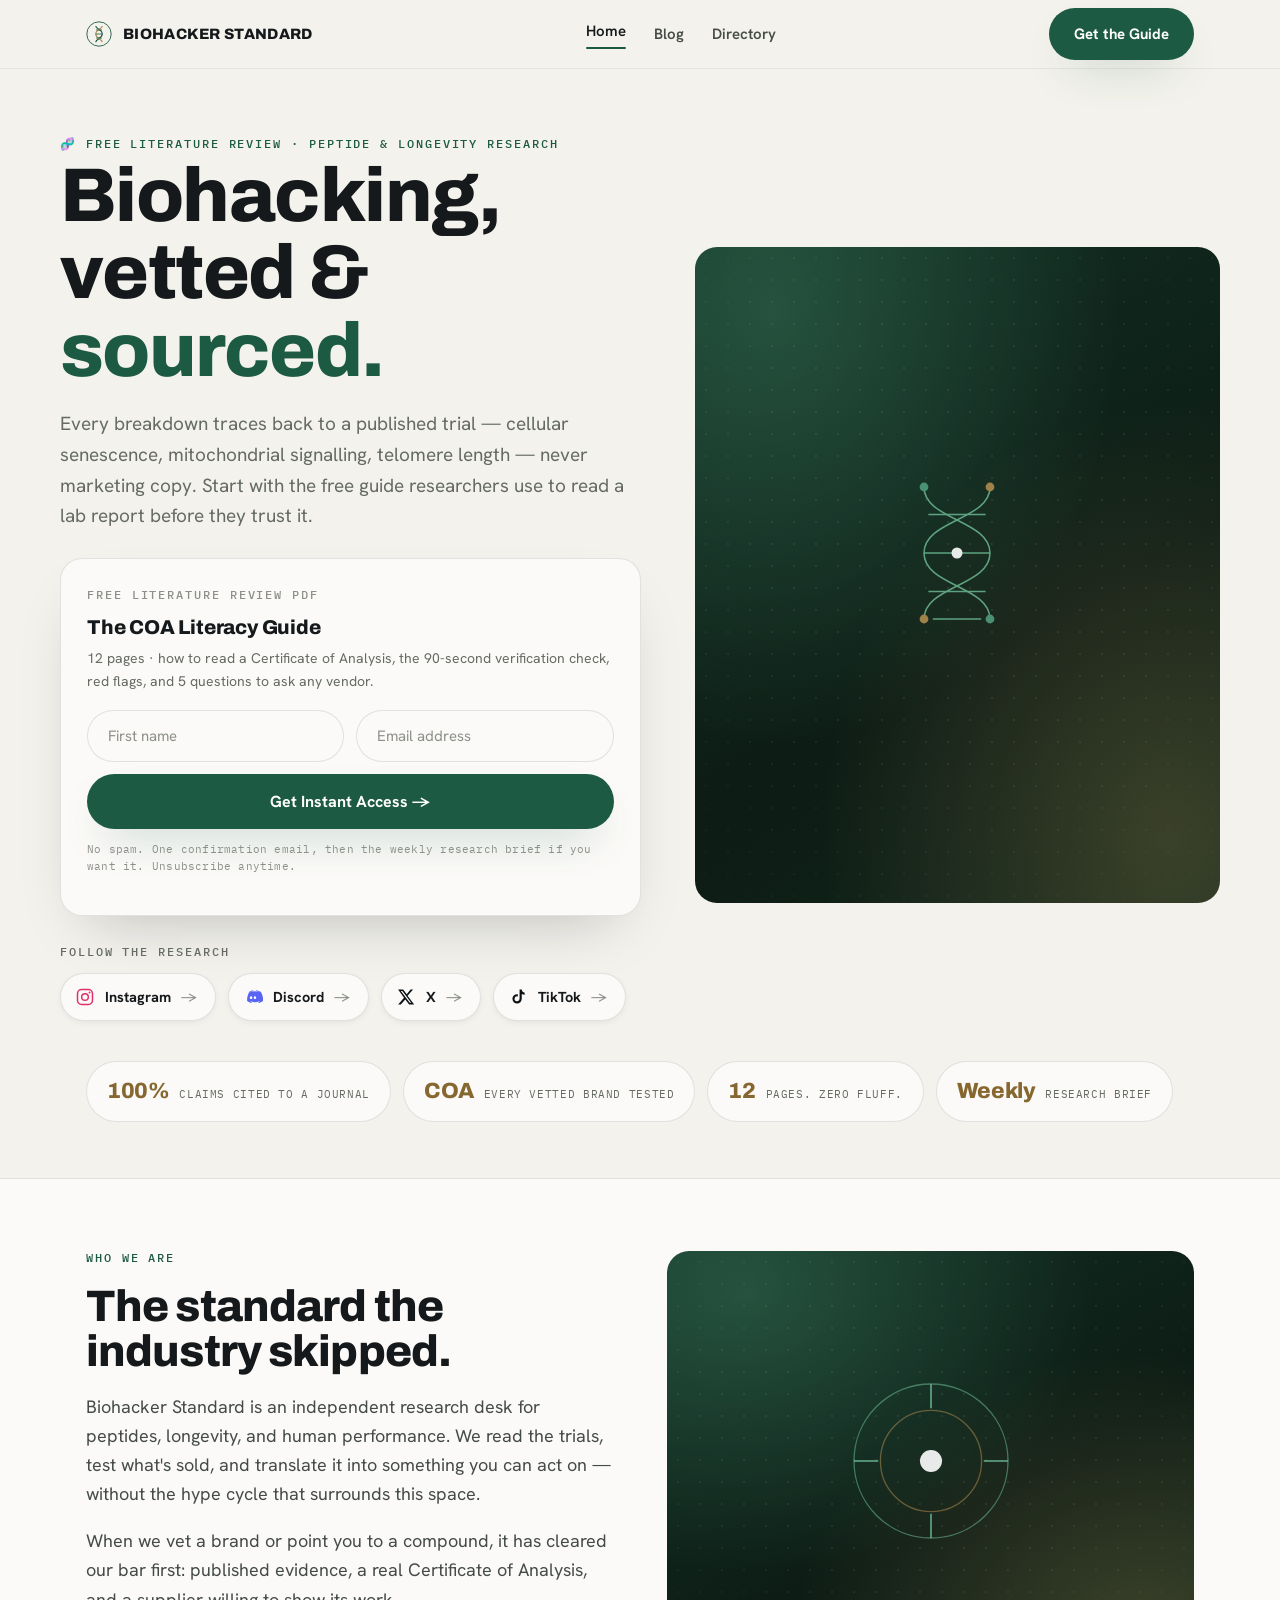
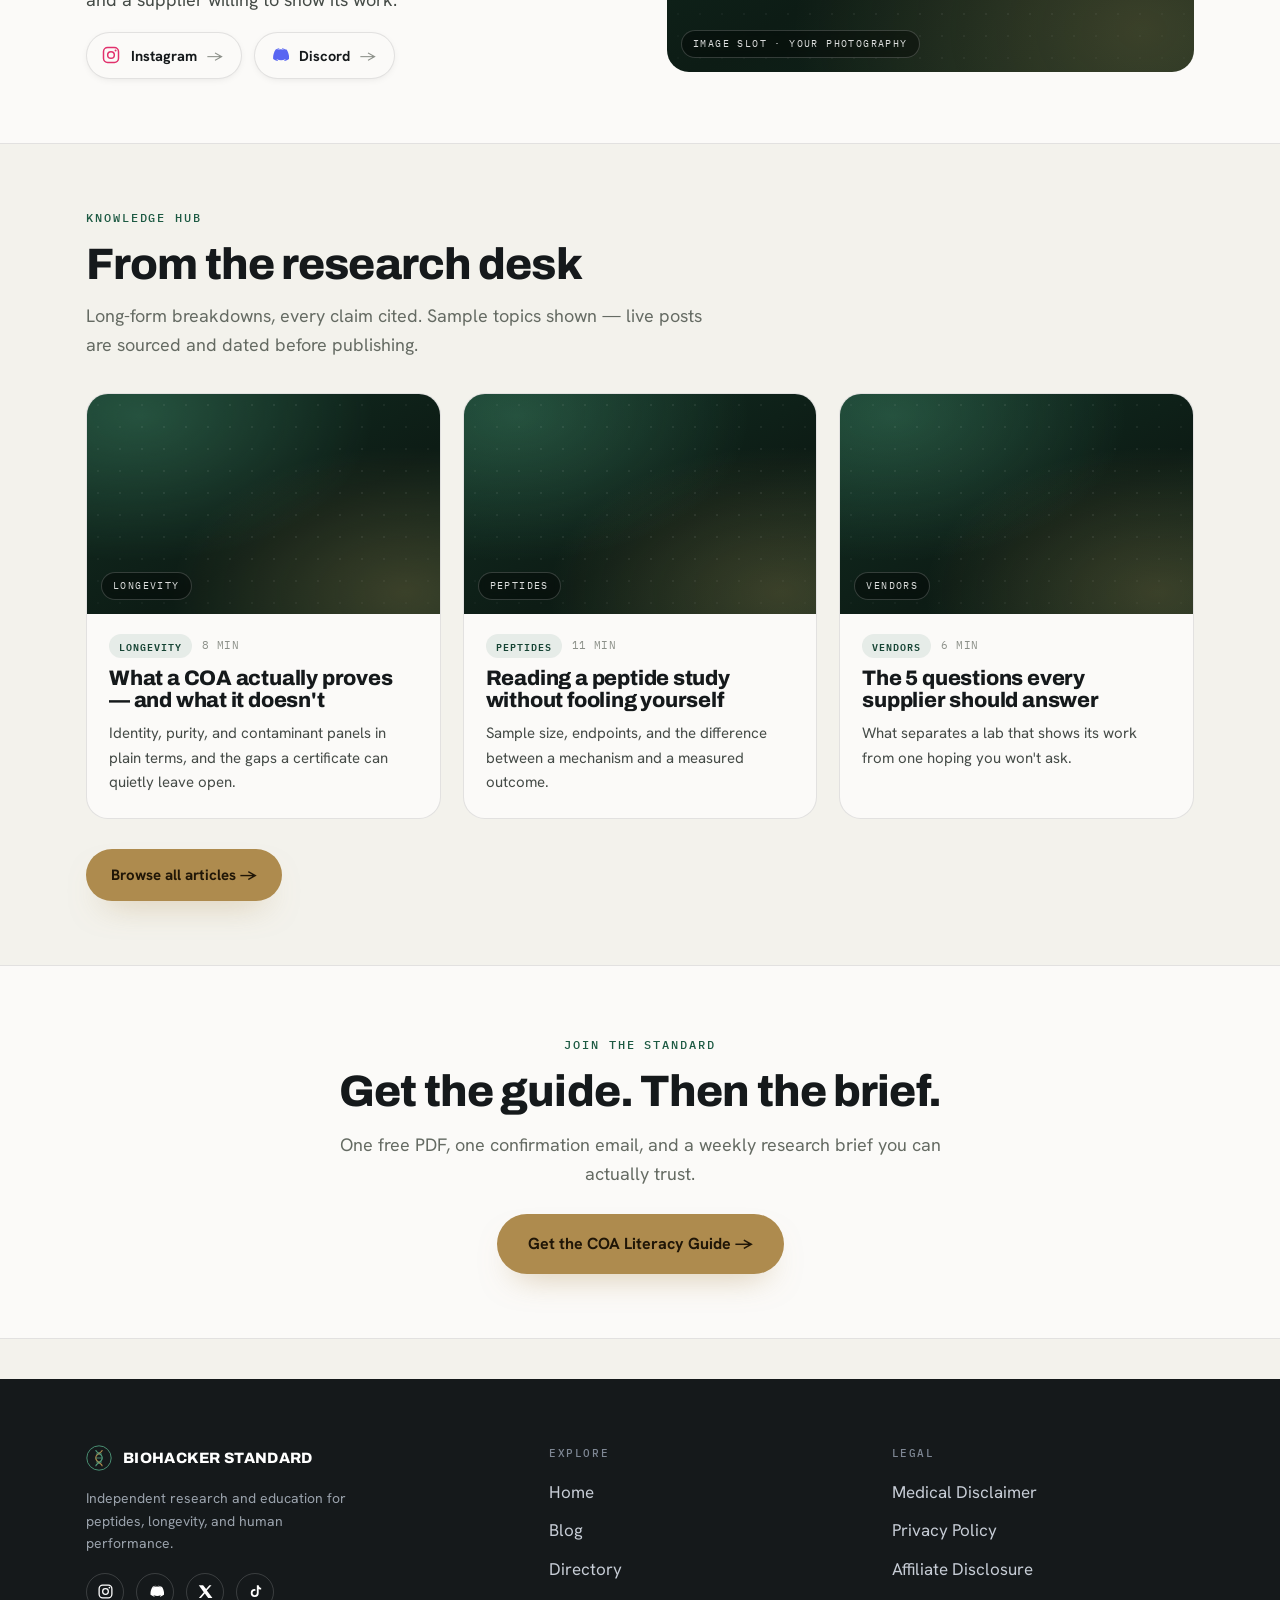
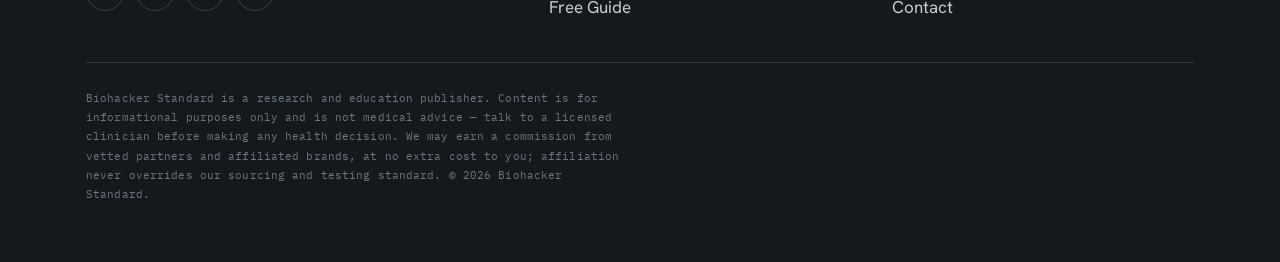
==== index.html @ 549e614a "Initial commit: Biohacker Standard website (home, blog, directory) Standard Bearer colorway — graphi" ====
<!DOCTYPE html>
<html lang="en">
<head>
<meta charset="UTF-8">
<meta name="viewport" content="width=device-width, initial-scale=1">
<title>Biohacker Standard</title>
<meta name="description" content="Biohacking, peptide & longevity research — vetted, sourced, and tested. Get the free COA Literacy Guide and the weekly research brief.">
<link rel="preconnect" href="https://fonts.googleapis.com">
<link rel="preconnect" href="https://fonts.gstatic.com" crossorigin>
<link rel="stylesheet" href="https://fonts.googleapis.com/css2?family=Archivo:wght@500;600;700;800;900&family=Hanken+Grotesk:wght@400;500;600;700;800&family=IBM+Plex+Mono:wght@400;500;600&display=swap">
<link rel="stylesheet" href="styles.css">
<style>
  /* ——— home-only ——— */
  .hero { position: relative; overflow: clip; }
  .hero-grid { display: grid; grid-template-columns: 1.05fr 0.95fr; gap: 54px; align-items: center; padding: 60px 0 40px; }
  .hero h1 { margin-bottom: 20px; }
  .hero h1 em { font-style: normal; color: var(--blue); }
  .hero .lede { font-size: 19px; color: var(--muted); max-width: 52ch; margin-bottom: 26px; }
  .hero-card { background: var(--surface); border: 1px solid var(--hair); border-radius: var(--radius); padding: 26px 26px 22px; box-shadow: var(--shadow); }
  .hero-card .doc-label { display: block; margin-bottom: 6px; }
  .hero-card .doc-title { font-family: 'Archivo', sans-serif; font-weight: 800; font-size: 20px; letter-spacing: -0.01em; margin-bottom: 4px; }
  .hero-card .doc-sub { font-size: 14px; color: var(--muted); margin-bottom: 18px; }
  .hero-social { margin-top: 26px; }
  .hero-social .lbl { display: block; margin-bottom: 12px; color: var(--muted); }

  /* hero visual */
  .hero-visual { position: relative; }
  .hero-visual .media { aspect-ratio: 4 / 5; }
  .float-card {
    position: absolute; left: -26px; bottom: -22px; width: 260px;
    background: var(--surface); border: 1px solid var(--hair); border-radius: var(--radius-sm);
    padding: 18px 20px; box-shadow: var(--shadow);
  }
  .float-card .ico { width: 34px; height: 34px; display: grid; place-items: center; border-radius: 50%; background: var(--verified-tint); color: var(--verified); margin-bottom: 10px; }
  .float-card h4 { font-family: 'Archivo', sans-serif; font-size: 16px; font-weight: 800; margin-bottom: 4px; }
  .float-card p { font-size: 13px; color: var(--muted); margin: 0; line-height: 1.5; }

  .band { background: var(--surface); border-top: 1px solid var(--hair); border-bottom: 1px solid var(--hair); }
  .who-grid { display: grid; grid-template-columns: 1fr 1fr; gap: 54px; align-items: center; }
  .who-grid .media { aspect-ratio: 5 / 4; }
  .who h2 { margin-bottom: 18px; }
  .who p { color: var(--ink-soft); font-size: 18px; }

  @media (max-width: 860px) {
    .hero-grid, .who-grid { grid-template-columns: 1fr; gap: 40px; }
    .hero-visual { order: -1; }
    .float-card { left: auto; right: 16px; }
  }
</style>
</head>
<body>

<!-- ——————————————————— NAV ——————————————————— -->
<nav class="nav">
  <div class="container nav-inner">
    <a class="brand" href="index.html" aria-label="Biohacker Standard home">
      <svg viewBox="0 0 32 32" fill="none" aria-hidden="true">
        <circle cx="16" cy="16" r="15" stroke="#1D5A43" stroke-width="1.1"/>
        <path d="M12 6c0 4 8 4 8 10s-8 6-8 10" stroke="#1D5A43" stroke-width="1.4"/>
        <path d="M20 6c0 4-8 4-8 10s8 6 8 10" stroke="#AE8B4E" stroke-width="1.4"/>
        <path d="M12.5 11h7M12 16h8M12.5 21h7" stroke="#1D5A43" stroke-width="1"/>
      </svg>
      <b>Biohacker Standard</b>
    </a>
    <div class="nav-links">
      <a href="index.html" class="active">Home</a>
      <a href="blog.html">Blog</a>
      <a href="directory.html">Directory</a>
    </div>
    <a href="#get-guide" class="btn btn-blue nav-cta">Get the Guide</a>
  </div>
</nav>

<!-- ——————————————————— HERO / LEAD CAPTURE ——————————————————— -->
<header class="hero">
  <div class="container hero-grid" id="get-guide">
    <div class="hero-copy">
      <span class="eyebrow">🧬 Free Literature Review · Peptide &amp; Longevity Research</span>
      <h1>Biohacking, vetted &amp; <em>sourced.</em></h1>
      <p class="lede">Every breakdown traces back to a published trial — cellular senescence, mitochondrial signalling, telomere length — never marketing copy. Start with the free guide researchers use to read a lab report before they trust it.</p>

      <div class="hero-card">
        <span class="mono doc-label" style="color:var(--dim)">Free Literature Review PDF</span>
        <div class="doc-title">The COA Literacy Guide</div>
        <p class="doc-sub">12 pages · how to read a Certificate of Analysis, the 90-second verification check, red flags, and 5 questions to ask any vendor.</p>
        <form class="lead-form" id="optin">
          <div class="field-row">
            <input type="text" name="first_name" placeholder="First name" aria-label="First name" required>
            <input type="email" name="email" placeholder="Email address" aria-label="Email address" required>
          </div>
          <button type="submit" class="btn btn-blue btn-lg">Get Instant Access →</button>
        </form>
        <div class="form-success" id="optin-success">You're in — check your inbox for the COA Literacy Guide. Don't see it? Check spam and mark us safe.</div>
        <p class="fine" style="margin-top:12px">No spam. One confirmation email, then the weekly research brief if you want it. Unsubscribe anytime.</p>
      </div>

      <div class="hero-social">
        <span class="mono lbl">Follow the research</span>
        <div class="socials">
          <a class="social" href="#" aria-label="Follow on Instagram">
            <svg viewBox="0 0 24 24" fill="none"><rect x="3" y="3" width="18" height="18" rx="5" stroke="#E1306C" stroke-width="1.8"/><circle cx="12" cy="12" r="4" stroke="#E1306C" stroke-width="1.8"/><circle cx="17.5" cy="6.5" r="1.2" fill="#E1306C"/></svg>
            Instagram <span class="arrow">→</span>
          </a>
          <a class="social" href="#" aria-label="Join our Discord">
            <svg viewBox="0 0 24 24" fill="#5865F2"><path d="M20 5.3A17 17 0 0 0 15.8 4l-.2.4a12.7 12.7 0 0 1 3.7 1.9 12 12 0 0 0-10.6 0A12.7 12.7 0 0 1 12.4 4.4L12.2 4A17 17 0 0 0 8 5.3C5.4 9.2 4.7 13 5 16.7a17 17 0 0 0 5.2 2.6l.6-1a11 11 0 0 1-1.8-.9l.4-.3a12 12 0 0 0 10.2 0l.4.3c-.6.4-1.2.6-1.8.9l.6 1a17 17 0 0 0 5.2-2.6c.4-4.3-.7-8-3-11.4ZM9.7 14.5c-.8 0-1.5-.8-1.5-1.7s.7-1.7 1.5-1.7 1.5.8 1.5 1.7-.7 1.7-1.5 1.7Zm4.6 0c-.8 0-1.5-.8-1.5-1.7s.7-1.7 1.5-1.7 1.5.8 1.5 1.7-.7 1.7-1.5 1.7Z"/></svg>
            Discord <span class="arrow">→</span>
          </a>
          <a class="social" href="#" aria-label="Follow on X">
            <svg viewBox="0 0 24 24" fill="#0D1014"><path d="M17.5 3h3l-6.6 7.5L21.8 21h-6l-4.7-6.1L5.7 21H2.6l7-8L2.5 3h6.1l4.3 5.6L17.5 3Zm-1 16h1.7L7.6 4.8H5.8L16.5 19Z"/></svg>
            X <span class="arrow">→</span>
          </a>
          <a class="social" href="#" aria-label="Follow on TikTok">
            <svg viewBox="0 0 24 24" fill="#0D1014"><path d="M16.5 3c.3 2.1 1.5 3.6 3.5 3.8v2.5c-1.2.1-2.4-.3-3.5-1v5.9a5.6 5.6 0 1 1-5.6-5.6c.3 0 .6 0 .9.1v2.6a3 3 0 1 0 2.1 2.9V3h2.6Z"/></svg>
            TikTok <span class="arrow">→</span>
          </a>
        </div>
      </div>
    </div>

    <div class="hero-visual">
      <div class="media" role="img" aria-label="Molecular research motif">
        <div class="glyph">
          <svg viewBox="0 0 200 200" fill="none">
            <g stroke="#6FBE97" stroke-width="1.4" opacity="0.9">
              <path d="M70 20c0 30 60 30 60 60s-60 30-60 60"/>
              <path d="M130 20c0 30-60 30-60 60s60 30 60 60"/>
              <path d="M74 45h52M70 80h60M74 115h52M78 140h44"/>
            </g>
            <circle cx="70" cy="20" r="4" fill="#4F9C7C"/><circle cx="130" cy="20" r="4" fill="#AE8B4E"/>
            <circle cx="100" cy="80" r="5" fill="#fff"/>
            <circle cx="70" cy="140" r="4" fill="#AE8B4E"/><circle cx="130" cy="140" r="4" fill="#4F9C7C"/>
          </svg>
        </div>
      </div>
    </div>
  </div>

  <!-- stat bar -->
  <div class="container" style="padding-bottom:56px">
    <div class="stats">
      <div class="stat"><span class="num">100%</span><span class="lbl">Claims cited to a journal</span></div>
      <div class="stat"><span class="num">COA</span><span class="lbl">Every vetted brand tested</span></div>
      <div class="stat"><span class="num">12</span><span class="lbl">Pages. Zero fluff.</span></div>
      <div class="stat"><span class="num">Weekly</span><span class="lbl">Research brief</span></div>
    </div>
  </div>
</header>

<!-- ——————————————————— WHO WE ARE ——————————————————— -->
<section class="band">
  <div class="container who-grid who">
    <div>
      <span class="eyebrow" style="margin-bottom:16px;display:inline-flex">Who we are</span>
      <h2>The standard the industry skipped.</h2>
      <p>Biohacker Standard is an independent research desk for peptides, longevity, and human performance. We read the trials, test what's sold, and translate it into something you can act on — without the hype cycle that surrounds this space.</p>
      <p>When we vet a brand or point you to a compound, it has cleared our bar first: published evidence, a real Certificate of Analysis, and a supplier willing to show its work.</p>
      <div class="socials" style="margin-top:8px">
        <a class="social" href="#"><svg viewBox="0 0 24 24" fill="none"><rect x="3" y="3" width="18" height="18" rx="5" stroke="#E1306C" stroke-width="1.8"/><circle cx="12" cy="12" r="4" stroke="#E1306C" stroke-width="1.8"/><circle cx="17.5" cy="6.5" r="1.2" fill="#E1306C"/></svg> Instagram <span class="arrow">→</span></a>
        <a class="social" href="#"><svg viewBox="0 0 24 24" fill="#5865F2"><path d="M20 5.3A17 17 0 0 0 15.8 4l-.2.4a12.7 12.7 0 0 1 3.7 1.9 12 12 0 0 0-10.6 0A12.7 12.7 0 0 1 12.4 4.4L12.2 4A17 17 0 0 0 8 5.3C5.4 9.2 4.7 13 5 16.7a17 17 0 0 0 5.2 2.6l.6-1a11 11 0 0 1-1.8-.9l.4-.3a12 12 0 0 0 10.2 0l.4.3c-.6.4-1.2.6-1.8.9l.6 1a17 17 0 0 0 5.2-2.6c.4-4.3-.7-8-3-11.4Z"/></svg> Discord <span class="arrow">→</span></a>
      </div>
    </div>
    <div class="media" role="img" aria-label="Community and research imagery placeholder">
      <div class="glyph"><svg viewBox="0 0 200 200" fill="none"><circle cx="100" cy="100" r="70" stroke="#6FBE97" stroke-width="1.2" opacity="0.6"/><circle cx="100" cy="100" r="46" stroke="#AE8B4E" stroke-width="1.2" opacity="0.6"/><circle cx="100" cy="100" r="10" fill="#fff"/><path d="M100 30v22M100 148v22M30 100h22M148 100h22" stroke="#6FBE97" stroke-width="1.4"/></svg></div>
      <span class="tag">Image slot · your photography</span>
    </div>
  </div>
</section>

<!-- ——————————————————— FROM THE BLOG ——————————————————— -->
<section>
  <div class="container">
    <div class="sec-head">
      <span class="eyebrow">Knowledge hub</span>
      <h2>From the research desk</h2>
      <p>Long-form breakdowns, every claim cited. Sample topics shown — live posts are sourced and dated before publishing.</p>
    </div>
    <div class="grid g3">
      <a class="card" href="blog.html">
        <div class="media"><span class="tag">Longevity</span></div>
        <div class="card-body">
          <div class="kicker"><span class="tagpill">Longevity</span><span class="meta">8 min</span></div>
          <h3>What a COA actually proves — and what it doesn't</h3>
          <p>Identity, purity, and contaminant panels in plain terms, and the gaps a certificate can quietly leave open.</p>
        </div>
      </a>
      <a class="card" href="blog.html">
        <div class="media"><span class="tag">Peptides</span></div>
        <div class="card-body">
          <div class="kicker"><span class="tagpill">Peptides</span><span class="meta">11 min</span></div>
          <h3>Reading a peptide study without fooling yourself</h3>
          <p>Sample size, endpoints, and the difference between a mechanism and a measured outcome.</p>
        </div>
      </a>
      <a class="card" href="blog.html">
        <div class="media"><span class="tag">Vendors</span></div>
        <div class="card-body">
          <div class="kicker"><span class="tagpill">Vendors</span><span class="meta">6 min</span></div>
          <h3>The 5 questions every supplier should answer</h3>
          <p>What separates a lab that shows its work from one hoping you won't ask.</p>
        </div>
      </a>
    </div>
    <div style="margin-top:30px"><a href="blog.html" class="btn btn-gold">Browse all articles →</a></div>
  </div>
</section>

<!-- ——————————————————— FINAL CTA ——————————————————— -->
<section class="band">
  <div class="container" style="text-align:center; max-width:680px;">
    <span class="eyebrow" style="display:inline-flex; margin-bottom:14px">Join the standard</span>
    <h2 style="margin-bottom:16px">Get the guide. Then the brief.</h2>
    <p style="color:var(--muted); font-size:18px; margin-bottom:26px">One free PDF, one confirmation email, and a weekly research brief you can actually trust.</p>
    <a href="#get-guide" class="btn btn-gold btn-lg">Get the COA Literacy Guide →</a>
  </div>
</section>

<!-- ——————————————————— FOOTER ——————————————————— -->
<footer class="footer">
  <div class="container">
    <div class="footer-top">
      <div>
        <a class="brand" href="index.html" style="margin-bottom:16px">
          <svg viewBox="0 0 32 32" fill="none" aria-hidden="true">
            <circle cx="16" cy="16" r="15" stroke="#4F9C7C" stroke-width="1.1"/>
            <path d="M12 6c0 4 8 4 8 10s-8 6-8 10" stroke="#4F9C7C" stroke-width="1.4"/>
            <path d="M20 6c0 4-8 4-8 10s8 6 8 10" stroke="#AE8B4E" stroke-width="1.4"/>
            <path d="M12.5 11h7M12 16h8M12.5 21h7" stroke="#4F9C7C" stroke-width="1"/>
          </svg>
          <b>Biohacker Standard</b>
        </a>
        <p style="color:#9AA2AC; font-size:14px; max-width:34ch">Independent research and education for peptides, longevity, and human performance.</p>
        <div class="foot-social">
          <a href="#" aria-label="Instagram"><svg viewBox="0 0 24 24" fill="none"><rect x="3" y="3" width="18" height="18" rx="5" stroke="#fff" stroke-width="1.8"/><circle cx="12" cy="12" r="4" stroke="#fff" stroke-width="1.8"/><circle cx="17.5" cy="6.5" r="1.2" fill="#fff"/></svg></a>
          <a href="#" aria-label="Discord"><svg viewBox="0 0 24 24" fill="#fff"><path d="M20 5.3A17 17 0 0 0 15.8 4l-.2.4a12.7 12.7 0 0 1 3.7 1.9 12 12 0 0 0-10.6 0A12.7 12.7 0 0 1 12.4 4.4L12.2 4A17 17 0 0 0 8 5.3C5.4 9.2 4.7 13 5 16.7a17 17 0 0 0 5.2 2.6l.6-1a11 11 0 0 1-1.8-.9l.4-.3a12 12 0 0 0 10.2 0l.4.3c-.6.4-1.2.6-1.8.9l.6 1a17 17 0 0 0 5.2-2.6c.4-4.3-.7-8-3-11.4Z"/></svg></a>
          <a href="#" aria-label="X"><svg viewBox="0 0 24 24" fill="#fff"><path d="M17.5 3h3l-6.6 7.5L21.8 21h-6l-4.7-6.1L5.7 21H2.6l7-8L2.5 3h6.1l4.3 5.6L17.5 3Z"/></svg></a>
          <a href="#" aria-label="TikTok"><svg viewBox="0 0 24 24" fill="#fff"><path d="M16.5 3c.3 2.1 1.5 3.6 3.5 3.8v2.5c-1.2.1-2.4-.3-3.5-1v5.9a5.6 5.6 0 1 1-5.6-5.6c.3 0 .6 0 .9.1v2.6a3 3 0 1 0 2.1 2.9V3h2.6Z"/></svg></a>
        </div>
      </div>
      <div>
        <h5>Explore</h5>
        <ul>
          <li><a href="index.html">Home</a></li>
          <li><a href="blog.html">Blog</a></li>
          <li><a href="directory.html">Directory</a></li>
          <li><a href="#get-guide">Free Guide</a></li>
        </ul>
      </div>
      <div>
        <h5>Legal</h5>
        <ul>
          <li><a href="#">Medical Disclaimer</a></li>
          <li><a href="#">Privacy Policy</a></li>
          <li><a href="#">Affiliate Disclosure</a></li>
          <li><a href="#">Contact</a></li>
        </ul>
      </div>
    </div>
    <p class="disclosure">Biohacker Standard is a research and education publisher. Content is for informational purposes only and is not medical advice — talk to a licensed clinician before making any health decision. We may earn a commission from vetted partners and affiliated brands, at no extra cost to you; affiliation never overrides our sourcing and testing standard. © 2026 Biohacker Standard.</p>
  </div>
</footer>

<script>
  (function () {
    var form = document.getElementById('optin');
    if (!form) return;
    form.addEventListener('submit', function (e) {
      e.preventDefault();
      var btn = form.querySelector('button[type=submit]');
      btn.textContent = 'Sending…';
      // TODO: wire to FluentCRM REST endpoint /wp-json/fluent-crm/v2/public/forms/{ID}/submit
      setTimeout(function () {
        form.style.display = 'none';
        document.getElementById('optin-success').style.display = 'block';
      }, 500);
    });
  })();
</script>
</body>
</html>
---- styles.css ----
/* ============================================================
   BIOHACKER STANDARD — shared design system
   Light, clinical-modern. Medical-blue primary + gold secondary.
   Display: Archivo (heavy grotesque) · Body: Hanken Grotesk · Data: IBM Plex Mono
   ============================================================ */

*, *::before, *::after { box-sizing: border-box; }

:root {
  /* ——— STANDARD BEARER colorway ———
     graphite ink · warm lab-paper · deep pine primary · restrained brass.
     Accent tokens keep their blue/gold variable names for compatibility:
     --blue now = PINE (primary), --gold now = BRASS (secondary). */
  --paper:      #F3F2EC;   /* warm lab-paper */
  --surface:    #FBFAF8;
  --surface-2:  #ECEAE0;
  --ink:        #15191B;   /* graphite */
  --ink-soft:   #454B47;
  --muted:      #656B63;
  --dim:        #8C9089;
  --hair:       rgba(21,25,27,0.11);
  --hair-soft:  rgba(21,25,27,0.055);

  /* accents */
  --blue:       #1D5A43;   /* PINE — primary */
  --blue-deep:  #164434;
  --blue-hi:    #3E8E68;
  --blue-tint:  rgba(29,90,67,0.09);
  --gold:       #AE8B4E;   /* BRASS — secondary */
  --gold-deep:  #86672F;
  --gold-tint:  rgba(174,139,78,0.12);
  --cyan:       #3E8E68;   /* pine signal */

  /* status */
  --verified:   #2E7B57;
  --verified-tint: rgba(46,123,87,0.13);

  --radius:     22px;
  --radius-sm:  14px;
  --radius-pill:999px;
  --shadow-sm:  0 2px 10px -4px rgba(13,16,20,0.14);
  --shadow:     0 26px 60px -30px rgba(13,16,20,0.28);
  --shadow-blue:0 20px 44px -20px rgba(29,90,67,0.42);

  --maxw: 1160px;
}

html { scroll-behavior: smooth; -webkit-text-size-adjust: 100%; }
@media (prefers-reduced-motion: reduce) { html { scroll-behavior: auto; } *, *::before, *::after { transition: none !important; animation: none !important; } }

body {
  margin: 0;
  background: var(--paper);
  color: var(--ink);
  font-family: 'Hanken Grotesk', system-ui, -apple-system, sans-serif;
  font-size: 17px;
  line-height: 1.62;
  -webkit-font-smoothing: antialiased;
  text-rendering: optimizeLegibility;
}

img { max-width: 100%; display: block; }
a { color: var(--blue-deep); text-decoration: none; }
a:hover { text-decoration: underline; text-underline-offset: 3px; }

h1, h2, h3, h4 {
  font-family: 'Archivo', system-ui, sans-serif;
  font-weight: 800;
  letter-spacing: -0.02em;
  line-height: 1.02;
  margin: 0;
  text-wrap: balance;
}
h1 { font-size: clamp(40px, 6.2vw, 76px); }
h2 { font-size: clamp(28px, 4vw, 44px); }
h3 { font-size: 21px; letter-spacing: -0.01em; }

p { margin: 0 0 18px; }
strong { font-weight: 700; color: var(--ink); }

.mono {
  font-family: 'IBM Plex Mono', ui-monospace, monospace;
  text-transform: uppercase;
  letter-spacing: 0.16em;
  font-weight: 500;
  font-size: 12px;
}

.container { max-width: var(--maxw); margin: 0 auto; padding: 0 26px; }
.measure { max-width: 60ch; }

/* ————————————————————————— NAV ————————————————————————— */
.nav {
  position: sticky; top: 0; z-index: 60;
  background: color-mix(in srgb, var(--paper) 82%, transparent);
  backdrop-filter: blur(14px);
  border-bottom: 1px solid var(--hair-soft);
}
.nav-inner { display: flex; align-items: center; justify-content: space-between; height: 68px; gap: 20px; }
.brand { display: inline-flex; align-items: center; gap: 11px; }
.brand svg { width: 26px; height: 26px; flex: none; }
.brand b { font-family: 'Archivo', sans-serif; font-weight: 800; font-size: 15px; letter-spacing: 0.02em; color: var(--ink); text-transform: uppercase; }
.nav-links { display: flex; align-items: center; gap: 28px; }
.nav-links a { font-size: 15px; font-weight: 600; color: var(--ink-soft); }
.nav-links a:hover { color: var(--blue); text-decoration: none; }
.nav-links a.active { color: var(--ink); }
.nav-links a.active::after { content: ''; display: block; height: 2px; background: var(--blue); border-radius: 2px; margin-top: 3px; }
.nav-cta { display: inline-flex; }

/* ————————————————————————— BUTTONS ————————————————————————— */
.btn {
  display: inline-flex; align-items: center; justify-content: center; gap: 9px;
  font-family: 'Hanken Grotesk', sans-serif; font-weight: 700; font-size: 15px;
  padding: 13px 24px; border-radius: var(--radius-pill); border: 1px solid transparent;
  cursor: pointer; transition: transform .15s, box-shadow .25s, background .2s, color .2s, border-color .2s;
  white-space: nowrap; text-decoration: none;
}
.btn:hover { text-decoration: none; }
.btn:active { transform: translateY(1px); }
.btn-blue { background: var(--blue); color: #fff; box-shadow: var(--shadow-blue); }
.btn-blue:hover { background: var(--blue-deep); color: #fff; }
.btn-gold { background: var(--gold); color: #201607; box-shadow: 0 16px 34px -18px rgba(174,139,78,0.6); }
.btn-gold:hover { background: var(--gold-deep); color: #F3F2EC; }
.btn-ghost { background: var(--surface); color: var(--ink); border-color: var(--hair); box-shadow: var(--shadow-sm); }
.btn-ghost:hover { border-color: var(--blue); color: var(--blue); }
.btn-lg { padding: 16px 30px; font-size: 16px; }

:where(a, button, input, .chip):focus-visible { outline: 2px solid var(--blue); outline-offset: 2px; border-radius: 8px; }

/* ————————————————————————— EYEBROW / BADGE ————————————————————————— */
.eyebrow {
  display: inline-flex; align-items: center; gap: 9px;
  font-family: 'IBM Plex Mono', monospace; font-size: 12px; letter-spacing: 0.16em; text-transform: uppercase;
  color: var(--blue); font-weight: 500;
}
.badge {
  display: inline-flex; align-items: center; gap: 9px;
  font-family: 'IBM Plex Mono', monospace; font-size: 11.5px; letter-spacing: 0.12em; text-transform: uppercase;
  color: var(--blue-deep); background: var(--blue-tint); border: 1px solid rgba(22,87,224,0.22);
  padding: 8px 16px; border-radius: var(--radius-pill);
}
.badge.verified { color: var(--verified); background: var(--verified-tint); border-color: rgba(30,135,75,0.28); }

/* ————————————————————————— MEDIA (graphic slots, swap for photos) ————————————————————————— */
.media {
  position: relative; overflow: hidden; border-radius: var(--radius);
  background:
    radial-gradient(120% 120% at 15% 10%, rgba(95,190,147,0.26), rgba(95,190,147,0) 55%),
    radial-gradient(120% 120% at 90% 90%, rgba(196,162,94,0.24), rgba(196,162,94,0) 55%),
    linear-gradient(150deg, #123024, #0d1c15 60%, #10241a);
}
.media::before {
  content: ''; position: absolute; inset: 0;
  background-image: radial-gradient(rgba(255,255,255,0.14) 1px, transparent 1.4px);
  background-size: 22px 22px; opacity: 0.5;
  mask-image: radial-gradient(120% 120% at 50% 40%, #000 30%, transparent 78%);
}
.media .glyph { position: absolute; inset: 0; display: grid; place-items: center; }
.media .glyph svg { width: 44%; max-width: 220px; opacity: 0.9; }
.media .tag {
  position: absolute; left: 14px; bottom: 14px; z-index: 2;
  font-family: 'IBM Plex Mono', monospace; font-size: 10px; letter-spacing: 0.14em; text-transform: uppercase;
  color: rgba(255,255,255,0.86); background: rgba(0,0,0,0.35); backdrop-filter: blur(4px);
  padding: 5px 11px; border-radius: var(--radius-pill); border: 1px solid rgba(255,255,255,0.18);
}

/* ————————————————————————— CARDS ————————————————————————— */
.card {
  background: var(--surface); border: 1px solid var(--hair); border-radius: var(--radius);
  overflow: hidden; display: flex; flex-direction: column;
  transition: transform .2s, box-shadow .25s, border-color .2s;
}
.card:hover { transform: translateY(-4px); box-shadow: var(--shadow); border-color: rgba(22,87,224,0.25); }
.card .media { border-radius: 0; aspect-ratio: 16 / 10; }
.card-body { padding: 20px 22px 24px; display: flex; flex-direction: column; gap: 10px; flex: 1; }
.card .kicker { display: flex; align-items: center; gap: 10px; }
.tagpill { font-family: 'IBM Plex Mono', monospace; font-size: 10px; letter-spacing: 0.1em; text-transform: uppercase; color: var(--blue-deep); background: var(--blue-tint); padding: 4px 10px; border-radius: var(--radius-pill); font-weight: 600; }
.card .meta { font-family: 'IBM Plex Mono', monospace; font-size: 11px; letter-spacing: 0.04em; color: var(--dim); text-transform: uppercase; }
.card h3 { color: var(--ink); }
.card p { color: var(--ink-soft); font-size: 15px; margin: 0; }
.card .card-foot { margin-top: auto; padding-top: 6px; display: flex; align-items: center; justify-content: space-between; }

.grid { display: grid; gap: 22px; }
.g3 { grid-template-columns: repeat(3, 1fr); }
.g2 { grid-template-columns: repeat(2, 1fr); }

/* ————————————————————————— FILTER CHIPS ————————————————————————— */
.chips { display: flex; flex-wrap: wrap; gap: 10px; }
.chip {
  font-family: 'Hanken Grotesk', sans-serif; font-size: 14px; font-weight: 600;
  color: var(--ink-soft); background: var(--surface); border: 1px solid var(--hair);
  padding: 8px 16px; border-radius: var(--radius-pill); cursor: pointer;
  transition: background .18s, color .18s, border-color .18s;
}
.chip:hover { border-color: var(--blue); color: var(--blue); }
.chip.active { background: var(--blue); color: #fff; border-color: var(--blue); }

/* ————————————————————————— SECTIONS ————————————————————————— */
section { padding: 64px 0; }
.sec-head { max-width: 640px; margin: 0 0 34px; display: flex; flex-direction: column; gap: 14px; }
.sec-head.center { margin-left: auto; margin-right: auto; text-align: center; align-items: center; }
.sec-head p { color: var(--muted); font-size: 18px; margin: 0; }

/* ————————————————————————— SOCIAL BUTTONS ————————————————————————— */
.socials { display: flex; flex-wrap: wrap; gap: 12px; }
.social {
  display: inline-flex; align-items: center; gap: 10px;
  background: var(--surface); border: 1px solid var(--hair); border-radius: var(--radius-pill);
  padding: 11px 18px 11px 14px; font-weight: 700; font-size: 14.5px; color: var(--ink);
  box-shadow: var(--shadow-sm); transition: transform .15s, box-shadow .2s, border-color .2s;
}
.social:hover { text-decoration: none; transform: translateY(-2px); border-color: rgba(22,87,224,0.3); box-shadow: var(--shadow); }
.social svg { width: 20px; height: 20px; flex: none; }
.social .arrow { color: var(--dim); font-weight: 500; }

/* ————————————————————————— FORM ————————————————————————— */
.lead-form { display: flex; flex-direction: column; gap: 12px; }
.field-row { display: grid; grid-template-columns: 1fr 1fr; gap: 12px; }
.lead-form input[type=text], .lead-form input[type=email] {
  width: 100%; background: var(--surface); border: 1px solid var(--hair); color: var(--ink);
  padding: 15px 20px; font-family: inherit; font-size: 15px; border-radius: var(--radius-pill);
  outline: none; transition: border-color .2s, box-shadow .2s;
}
.lead-form input::placeholder { color: var(--dim); }
.lead-form input:focus { border-color: var(--blue); box-shadow: 0 0 0 3px var(--blue-tint); }
.fine { font-family: 'IBM Plex Mono', monospace; font-size: 10.5px; letter-spacing: 0.02em; color: var(--dim); line-height: 1.6; text-transform: none; }
.form-success {
  display: none; padding: 18px 22px; border-radius: var(--radius-sm); text-align: center;
  background: var(--verified-tint); border: 1px solid rgba(30,135,75,0.3); color: var(--verified);
  font-family: 'IBM Plex Mono', monospace; font-size: 13px; line-height: 1.55; text-transform: none;
}

/* ————————————————————————— STAT BAR ————————————————————————— */
.stats { display: flex; flex-wrap: wrap; gap: 12px; }
.stat { display: inline-flex; align-items: baseline; gap: 10px; padding: 12px 20px; border: 1px solid var(--hair); border-radius: var(--radius-pill); background: var(--surface); }
.stat .num { font-family: 'Archivo', sans-serif; font-weight: 800; font-size: 22px; color: var(--gold-deep); letter-spacing: -0.02em; }
.stat .lbl { font-family: 'IBM Plex Mono', monospace; font-size: 10.5px; letter-spacing: 0.06em; text-transform: uppercase; color: var(--muted); white-space: nowrap; }

/* ————————————————————————— FOOTER ————————————————————————— */
.footer { background: var(--ink); color: #C7CDD6; padding: 66px 0 40px; margin-top: 40px; }
.footer a { color: #C7CDD6; }
.footer a:hover { color: #fff; }
.footer-top { display: grid; grid-template-columns: 1.4fr 1fr 1fr; gap: 40px; padding-bottom: 40px; border-bottom: 1px solid rgba(255,255,255,0.12); }
.footer .brand b { color: #fff; }
.footer h5 { font-family: 'IBM Plex Mono', monospace; font-size: 11px; letter-spacing: 0.14em; text-transform: uppercase; color: #7E8794; margin: 0 0 16px; font-weight: 500; }
.footer ul { list-style: none; margin: 0; padding: 0; display: flex; flex-direction: column; gap: 11px; }
.footer .foot-social { display: flex; gap: 12px; margin-top: 18px; }
.footer .foot-social a { display: grid; place-items: center; width: 38px; height: 38px; border: 1px solid rgba(255,255,255,0.16); border-radius: 50%; }
.footer .foot-social a:hover { background: var(--blue); border-color: var(--blue); }
.footer .foot-social svg { width: 17px; height: 17px; }
.footer .disclosure { padding-top: 26px; font-family: 'IBM Plex Mono', monospace; font-size: 11px; line-height: 1.75; color: #6C7581; max-width: 78ch; text-transform: none; letter-spacing: 0.01em; }

/* ————————————————————————— PAGE HEADER (interior) ————————————————————————— */
.page-head { padding: 60px 0 20px; }
.page-head h1 { font-size: clamp(38px, 5.4vw, 62px); }
.page-head p { color: var(--muted); font-size: 19px; max-width: 60ch; margin-top: 16px; }

/* ————————————————————————— RESPONSIVE ————————————————————————— */
@media (max-width: 900px) {
  .footer-top { grid-template-columns: 1fr 1fr; }
  .g3 { grid-template-columns: 1fr 1fr; }
}
@media (max-width: 760px) {
  .nav-links { display: none; }
  .field-row { grid-template-columns: 1fr; }
}
@media (max-width: 600px) {
  .g3, .g2 { grid-template-columns: 1fr; }
  .footer-top { grid-template-columns: 1fr; gap: 30px; }
  section { padding: 48px 0; }
}
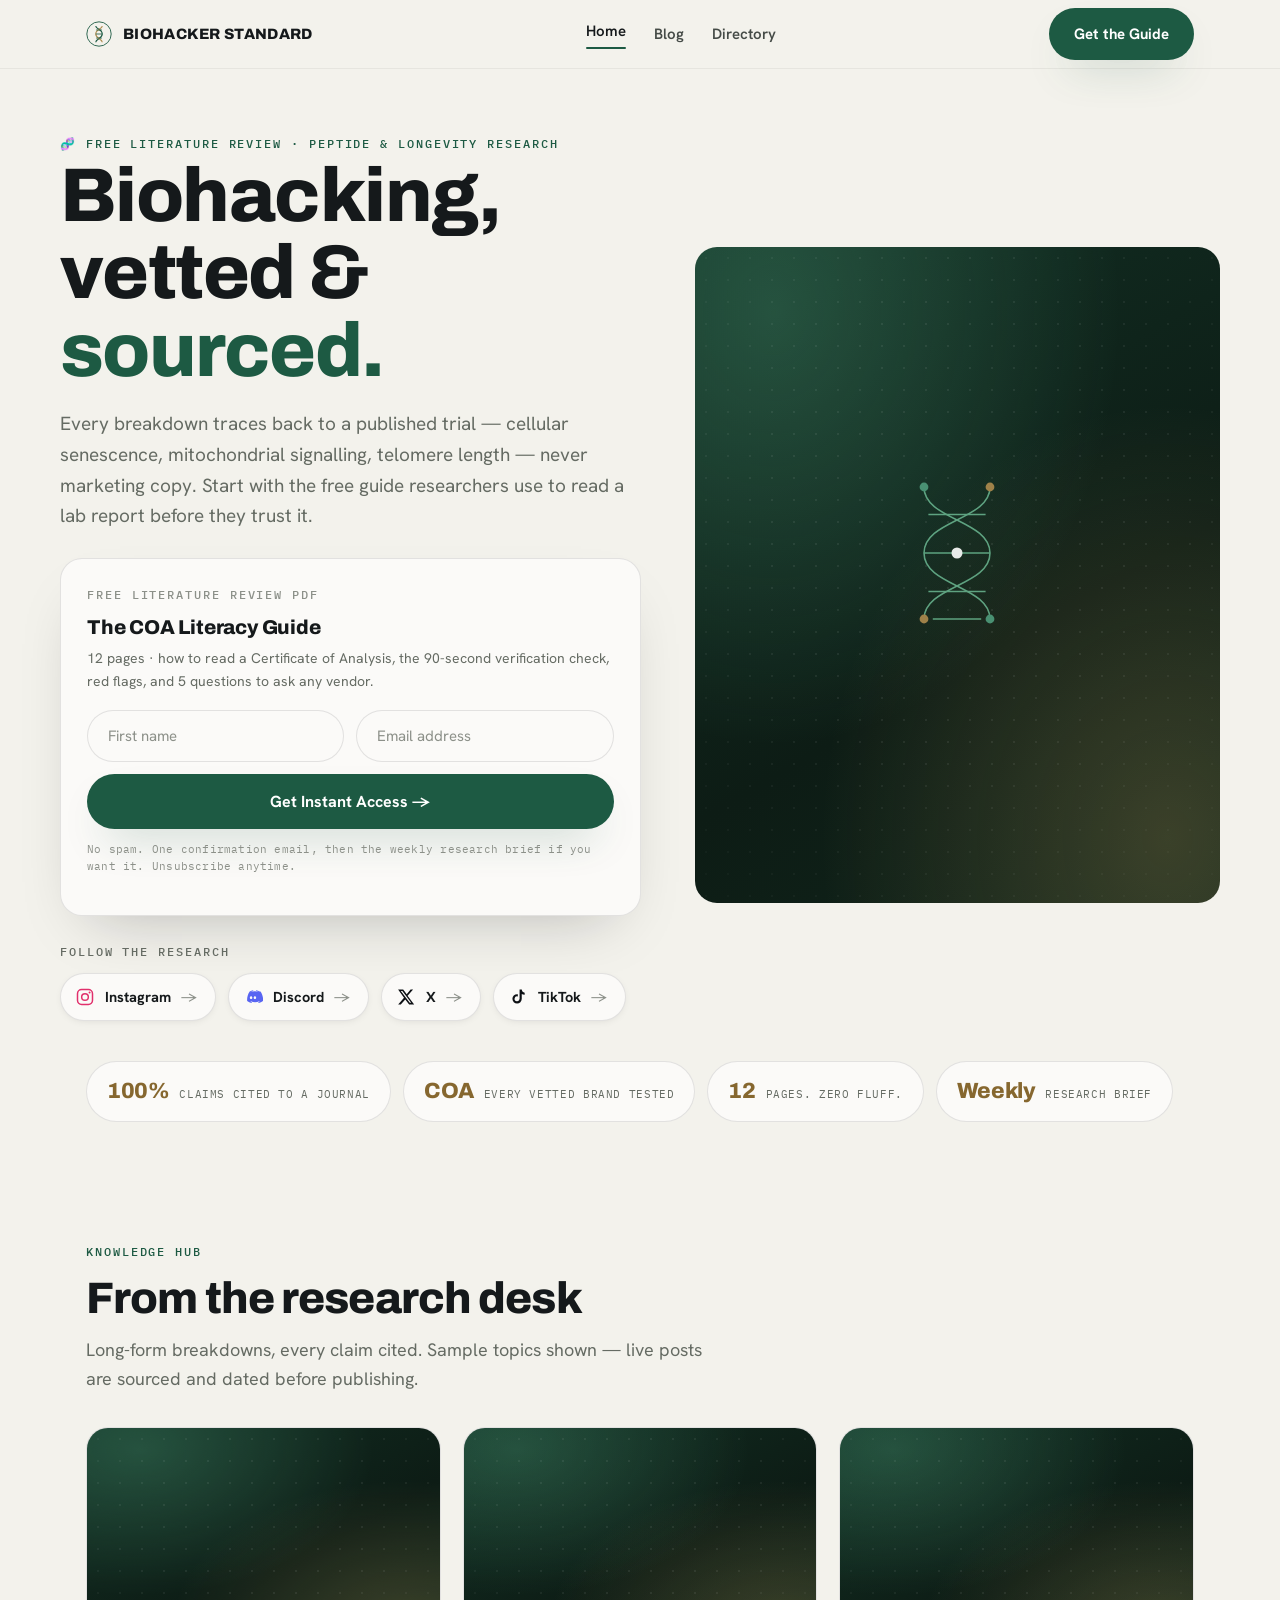
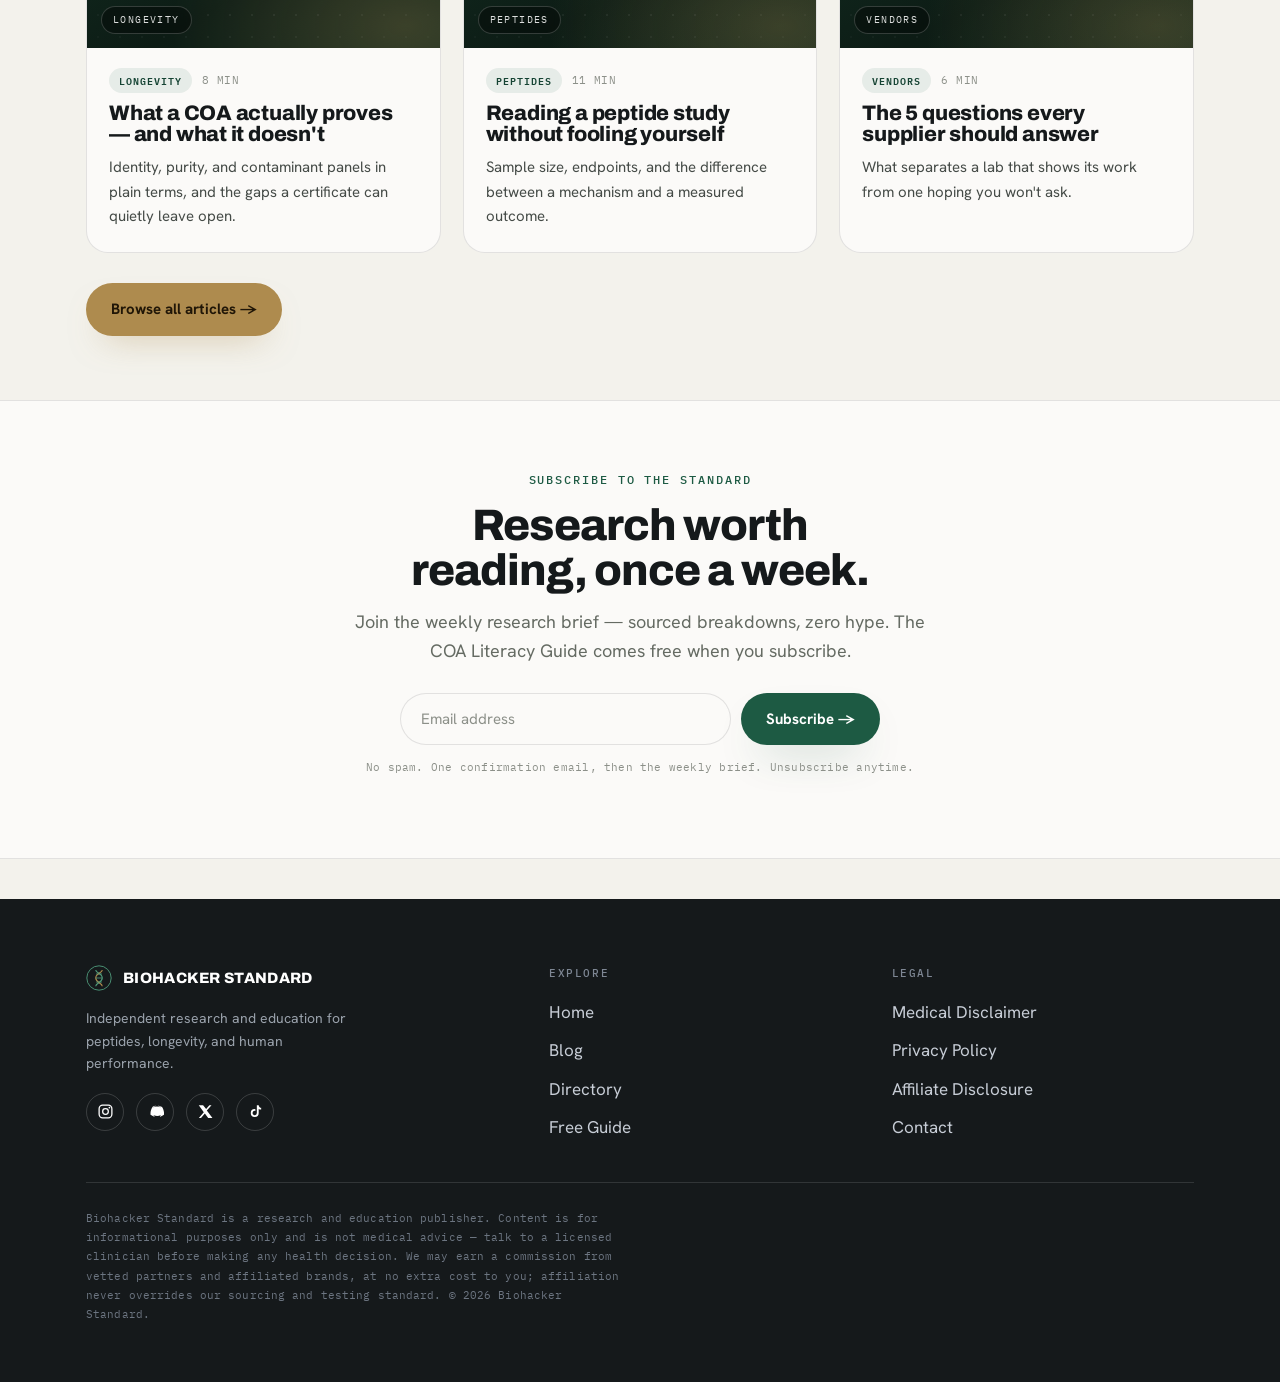
==== commit 73e755e8: "Add subscribe box + Contact page; remove "Who we are" section - "Subscribe to the Standard" email bo" ====
--- a/index.html
+++ b/index.html
@@ -41,11 +41,17 @@
   .who h2 { margin-bottom: 18px; }
   .who p { color: var(--ink-soft); font-size: 18px; }
 
+  .subscribe-form { display: flex; gap: 10px; max-width: 480px; margin: 0 auto; }
+  .subscribe-form input { flex: 1; padding: 15px 20px; border-radius: var(--radius-pill); border: 1px solid var(--hair); background: var(--surface); font-family: inherit; font-size: 15px; color: var(--ink); outline: none; transition: border-color .2s, box-shadow .2s; }
+  .subscribe-form input::placeholder { color: var(--dim); }
+  .subscribe-form input:focus { border-color: var(--blue); box-shadow: 0 0 0 3px var(--blue-tint); }
+
   @media (max-width: 860px) {
     .hero-grid, .who-grid { grid-template-columns: 1fr; gap: 40px; }
     .hero-visual { order: -1; }
     .float-card { left: auto; right: 16px; }
   }
+  @media (max-width: 520px) { .subscribe-form { flex-direction: column; } }
 </style>
 </head>
 <body>
@@ -146,26 +152,6 @@
   </div>
 </header>
 
-<!-- ——————————————————— WHO WE ARE ——————————————————— -->
-<section class="band">
-  <div class="container who-grid who">
-    <div>
-      <span class="eyebrow" style="margin-bottom:16px;display:inline-flex">Who we are</span>
-      <h2>The standard the industry skipped.</h2>
-      <p>Biohacker Standard is an independent research desk for peptides, longevity, and human performance. We read the trials, test what's sold, and translate it into something you can act on — without the hype cycle that surrounds this space.</p>
-      <p>When we vet a brand or point you to a compound, it has cleared our bar first: published evidence, a real Certificate of Analysis, and a supplier willing to show its work.</p>
-      <div class="socials" style="margin-top:8px">
-        <a class="social" href="#"><svg viewBox="0 0 24 24" fill="none"><rect x="3" y="3" width="18" height="18" rx="5" stroke="#E1306C" stroke-width="1.8"/><circle cx="12" cy="12" r="4" stroke="#E1306C" stroke-width="1.8"/><circle cx="17.5" cy="6.5" r="1.2" fill="#E1306C"/></svg> Instagram <span class="arrow">→</span></a>
-        <a class="social" href="#"><svg viewBox="0 0 24 24" fill="#5865F2"><path d="M20 5.3A17 17 0 0 0 15.8 4l-.2.4a12.7 12.7 0 0 1 3.7 1.9 12 12 0 0 0-10.6 0A12.7 12.7 0 0 1 12.4 4.4L12.2 4A17 17 0 0 0 8 5.3C5.4 9.2 4.7 13 5 16.7a17 17 0 0 0 5.2 2.6l.6-1a11 11 0 0 1-1.8-.9l.4-.3a12 12 0 0 0 10.2 0l.4.3c-.6.4-1.2.6-1.8.9l.6 1a17 17 0 0 0 5.2-2.6c.4-4.3-.7-8-3-11.4Z"/></svg> Discord <span class="arrow">→</span></a>
-      </div>
-    </div>
-    <div class="media" role="img" aria-label="Community and research imagery placeholder">
-      <div class="glyph"><svg viewBox="0 0 200 200" fill="none"><circle cx="100" cy="100" r="70" stroke="#6FBE97" stroke-width="1.2" opacity="0.6"/><circle cx="100" cy="100" r="46" stroke="#AE8B4E" stroke-width="1.2" opacity="0.6"/><circle cx="100" cy="100" r="10" fill="#fff"/><path d="M100 30v22M100 148v22M30 100h22M148 100h22" stroke="#6FBE97" stroke-width="1.4"/></svg></div>
-      <span class="tag">Image slot · your photography</span>
-    </div>
-  </div>
-</section>
-
 <!-- ——————————————————— FROM THE BLOG ——————————————————— -->
 <section>
   <div class="container">
@@ -204,13 +190,18 @@
   </div>
 </section>
 
-<!-- ——————————————————— FINAL CTA ——————————————————— -->
-<section class="band">
-  <div class="container" style="text-align:center; max-width:680px;">
-    <span class="eyebrow" style="display:inline-flex; margin-bottom:14px">Join the standard</span>
-    <h2 style="margin-bottom:16px">Get the guide. Then the brief.</h2>
-    <p style="color:var(--muted); font-size:18px; margin-bottom:26px">One free PDF, one confirmation email, and a weekly research brief you can actually trust.</p>
-    <a href="#get-guide" class="btn btn-gold btn-lg">Get the COA Literacy Guide →</a>
+<!-- ——————————————————— SUBSCRIBE ——————————————————— -->
+<section class="band" id="subscribe">
+  <div class="container" style="text-align:center; max-width:640px;">
+    <span class="eyebrow" style="display:inline-flex; margin-bottom:14px">Subscribe to the Standard</span>
+    <h2 style="margin-bottom:14px">Research worth reading, once a week.</h2>
+    <p style="color:var(--muted); font-size:18px; margin-bottom:28px">Join the weekly research brief — sourced breakdowns, zero hype. The COA Literacy Guide comes free when you subscribe.</p>
+    <form class="subscribe-form" id="subscribe-form">
+      <input type="email" name="email" placeholder="Email address" aria-label="Email address" required>
+      <button type="submit" class="btn btn-blue">Subscribe →</button>
+    </form>
+    <div class="form-success" id="subscribe-success" style="max-width:460px; margin:16px auto 0">You're in — check your inbox to confirm, then the guide is on its way.</div>
+    <p class="fine" style="margin-top:14px">No spam. One confirmation email, then the weekly brief. Unsubscribe anytime.</p>
   </div>
 </section>
 
@@ -251,7 +242,7 @@
           <li><a href="#">Medical Disclaimer</a></li>
           <li><a href="#">Privacy Policy</a></li>
           <li><a href="#">Affiliate Disclosure</a></li>
-          <li><a href="#">Contact</a></li>
+          <li><a href="contact.html">Contact</a></li>
         </ul>
       </div>
     </div>
@@ -273,6 +264,20 @@
         document.getElementById('optin-success').style.display = 'block';
       }, 500);
     });
+
+    var sub = document.getElementById('subscribe-form');
+    if (sub) {
+      sub.addEventListener('submit', function (e) {
+        e.preventDefault();
+        var b = sub.querySelector('button[type=submit]');
+        b.textContent = 'Subscribing…';
+        // TODO: wire to FluentCRM REST endpoint /wp-json/fluent-crm/v2/public/forms/{ID}/submit
+        setTimeout(function () {
+          sub.style.display = 'none';
+          document.getElementById('subscribe-success').style.display = 'block';
+        }, 500);
+      });
+    }
   })();
 </script>
 </body>
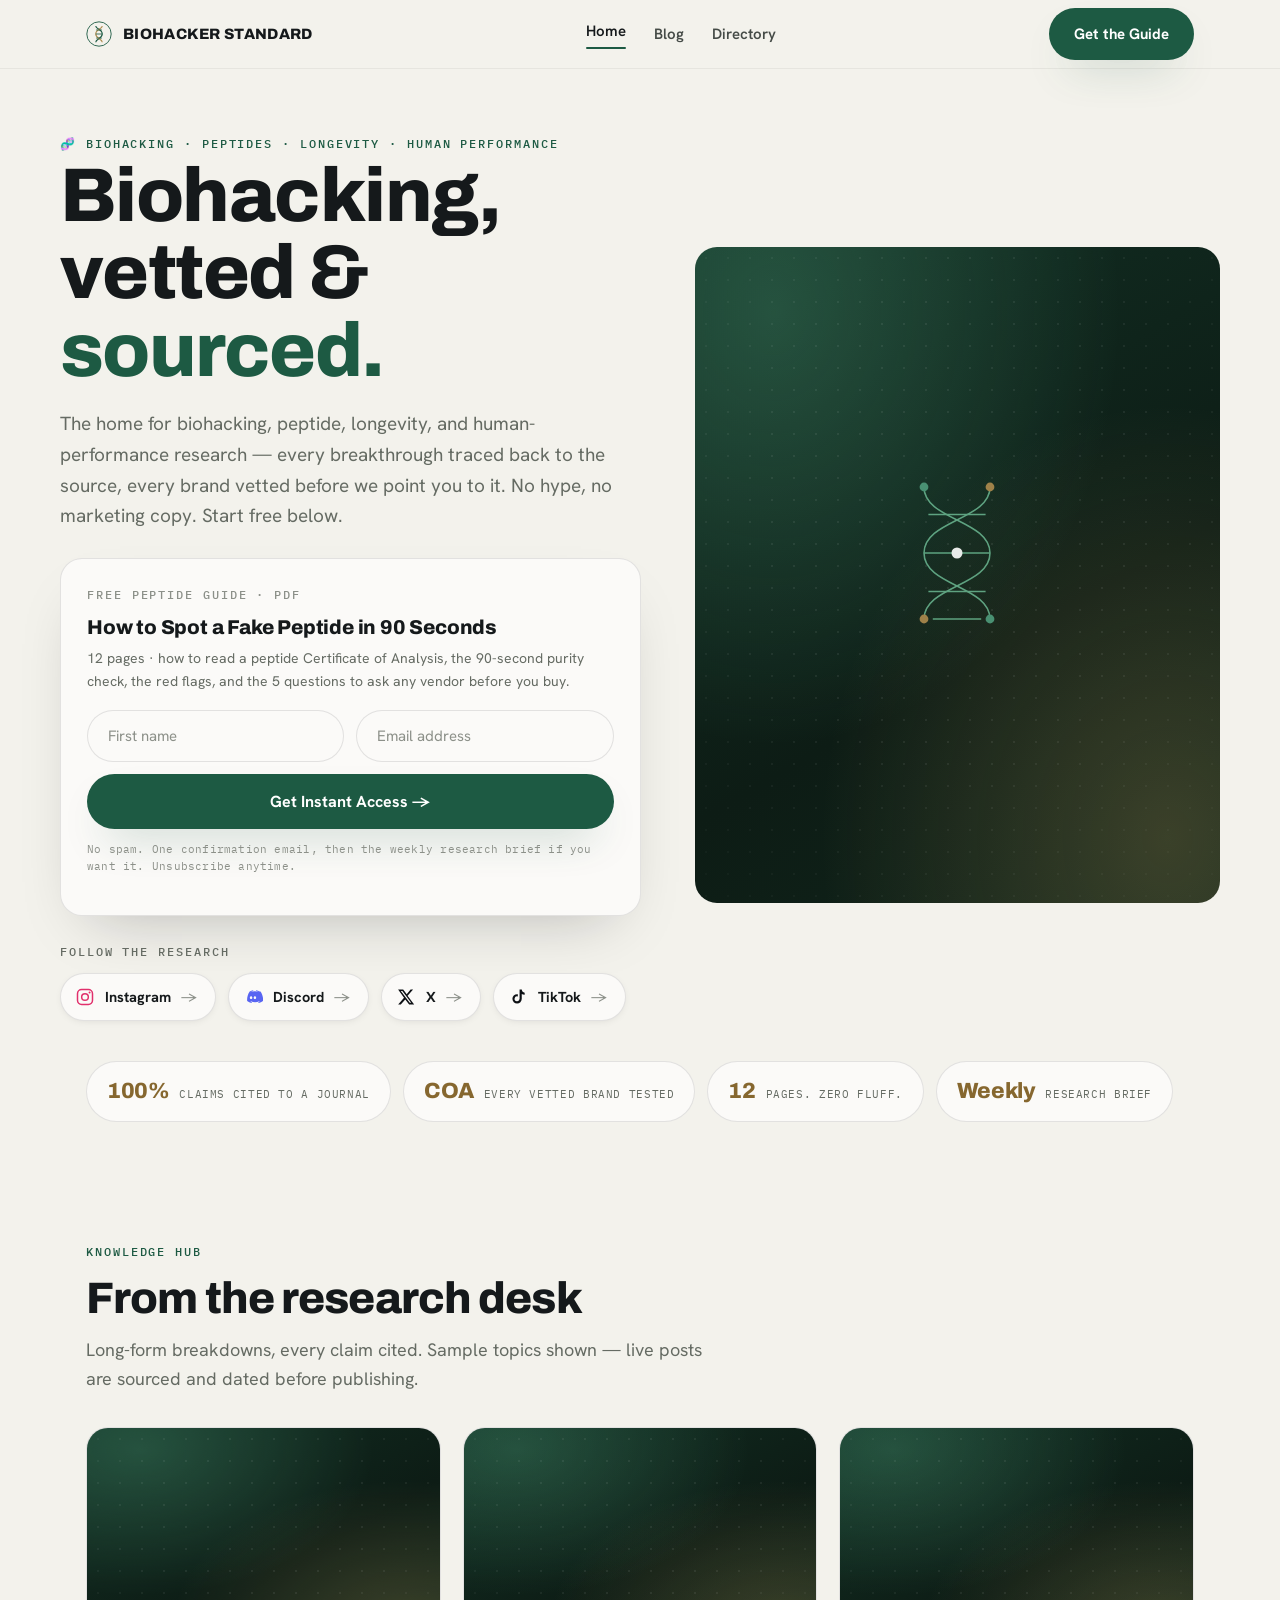
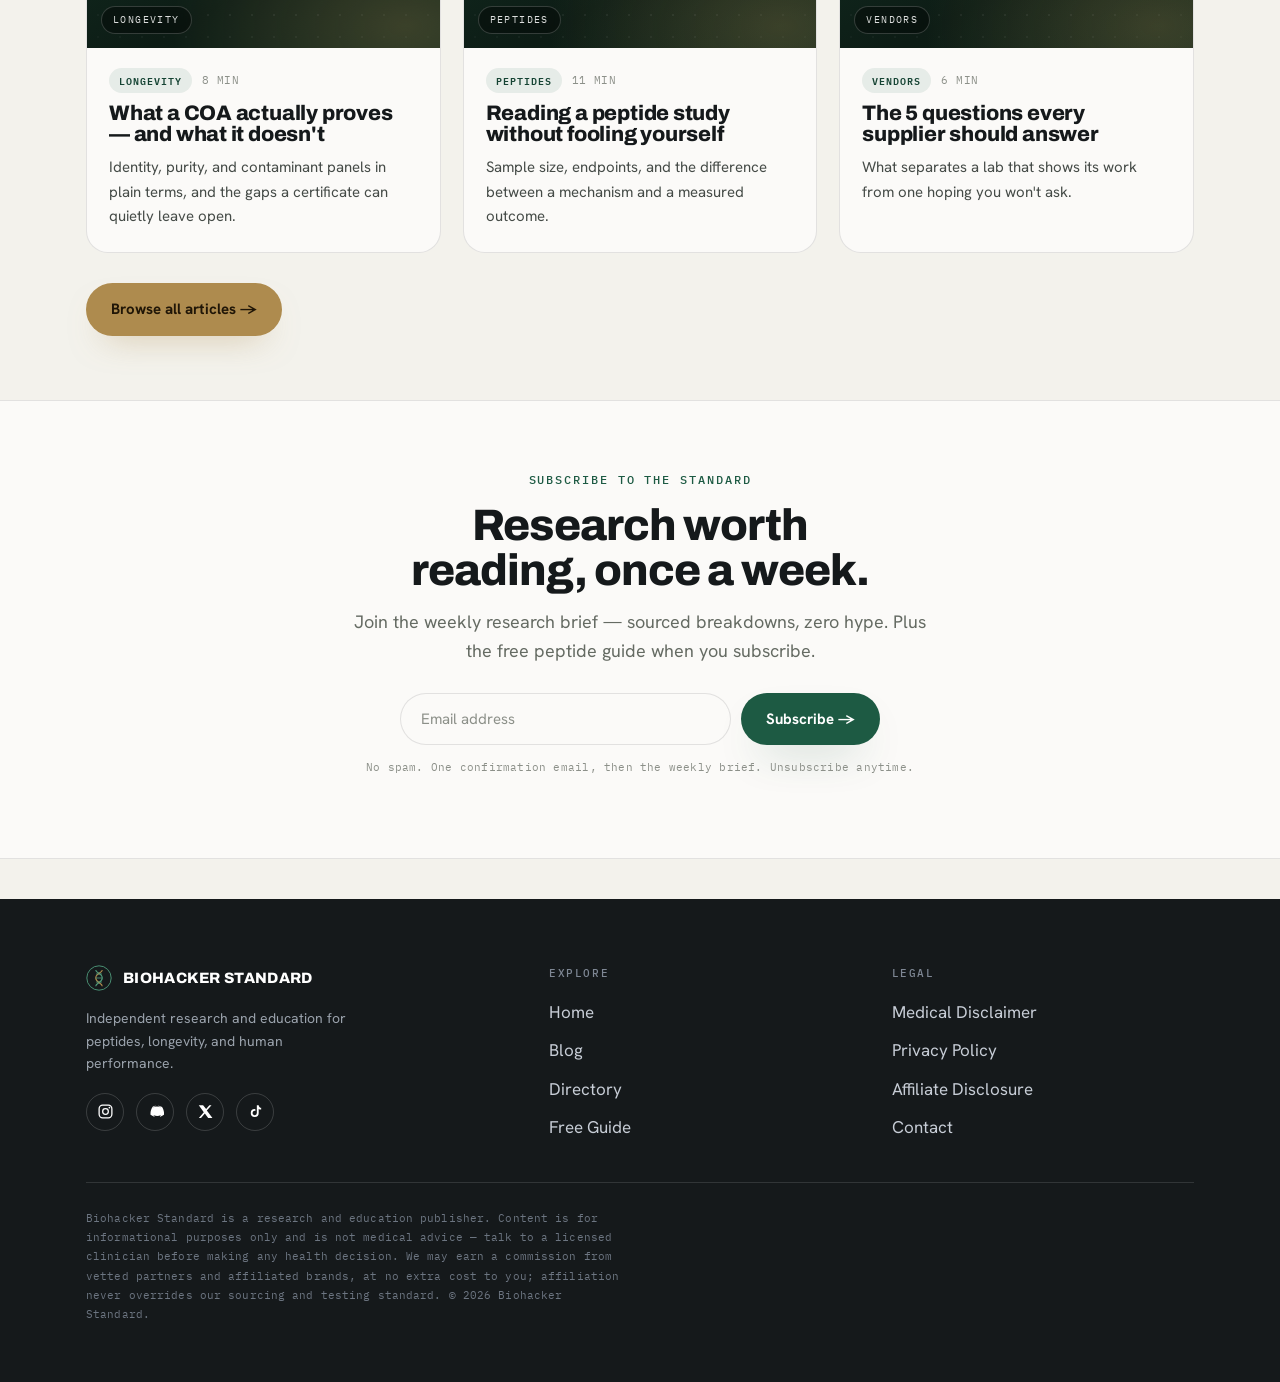
==== commit eaae4c94: "Rework hero copy: hub positioning + salesier lead magnet - Replace "Free Literature Review" with a b" ====
--- a/index.html
+++ b/index.html
@@ -4,7 +4,7 @@
 <meta charset="UTF-8">
 <meta name="viewport" content="width=device-width, initial-scale=1">
 <title>Biohacker Standard</title>
-<meta name="description" content="Biohacking, peptide & longevity research — vetted, sourced, and tested. Get the free COA Literacy Guide and the weekly research brief.">
+<meta name="description" content="The home for biohacking, peptide, longevity, and human-performance research — vetted, sourced, never hyped. Free guide: how to spot a fake peptide in 90 seconds.">
 <link rel="preconnect" href="https://fonts.googleapis.com">
 <link rel="preconnect" href="https://fonts.gstatic.com" crossorigin>
 <link rel="stylesheet" href="https://fonts.googleapis.com/css2?family=Archivo:wght@500;600;700;800;900&family=Hanken+Grotesk:wght@400;500;600;700;800&family=IBM+Plex+Mono:wght@400;500;600&display=swap">
@@ -81,14 +81,14 @@
 <header class="hero">
   <div class="container hero-grid" id="get-guide">
     <div class="hero-copy">
-      <span class="eyebrow">🧬 Free Literature Review · Peptide &amp; Longevity Research</span>
+      <span class="eyebrow">🧬 Biohacking · Peptides · Longevity · Human Performance</span>
       <h1>Biohacking, vetted &amp; <em>sourced.</em></h1>
-      <p class="lede">Every breakdown traces back to a published trial — cellular senescence, mitochondrial signalling, telomere length — never marketing copy. Start with the free guide researchers use to read a lab report before they trust it.</p>
+      <p class="lede">The home for biohacking, peptide, longevity, and human-performance research — every breakthrough traced back to the source, every brand vetted before we point you to it. No hype, no marketing copy. Start free below.</p>
 
       <div class="hero-card">
-        <span class="mono doc-label" style="color:var(--dim)">Free Literature Review PDF</span>
-        <div class="doc-title">The COA Literacy Guide</div>
-        <p class="doc-sub">12 pages · how to read a Certificate of Analysis, the 90-second verification check, red flags, and 5 questions to ask any vendor.</p>
+        <span class="mono doc-label" style="color:var(--dim)">Free Peptide Guide · PDF</span>
+        <div class="doc-title">How to Spot a Fake Peptide in 90 Seconds</div>
+        <p class="doc-sub">12 pages · how to read a peptide Certificate of Analysis, the 90-second purity check, the red flags, and the 5 questions to ask any vendor before you buy.</p>
         <form class="lead-form" id="optin">
           <div class="field-row">
             <input type="text" name="first_name" placeholder="First name" aria-label="First name" required>
@@ -96,7 +96,7 @@
           </div>
           <button type="submit" class="btn btn-blue btn-lg">Get Instant Access →</button>
         </form>
-        <div class="form-success" id="optin-success">You're in — check your inbox for the COA Literacy Guide. Don't see it? Check spam and mark us safe.</div>
+        <div class="form-success" id="optin-success">You're in — check your inbox for your peptide guide. Don't see it? Check spam and mark us safe.</div>
         <p class="fine" style="margin-top:12px">No spam. One confirmation email, then the weekly research brief if you want it. Unsubscribe anytime.</p>
       </div>
 
@@ -195,7 +195,7 @@
   <div class="container" style="text-align:center; max-width:640px;">
     <span class="eyebrow" style="display:inline-flex; margin-bottom:14px">Subscribe to the Standard</span>
     <h2 style="margin-bottom:14px">Research worth reading, once a week.</h2>
-    <p style="color:var(--muted); font-size:18px; margin-bottom:28px">Join the weekly research brief — sourced breakdowns, zero hype. The COA Literacy Guide comes free when you subscribe.</p>
+    <p style="color:var(--muted); font-size:18px; margin-bottom:28px">Join the weekly research brief — sourced breakdowns, zero hype. Plus the free peptide guide when you subscribe.</p>
     <form class="subscribe-form" id="subscribe-form">
       <input type="email" name="email" placeholder="Email address" aria-label="Email address" required>
       <button type="submit" class="btn btn-blue">Subscribe →</button>
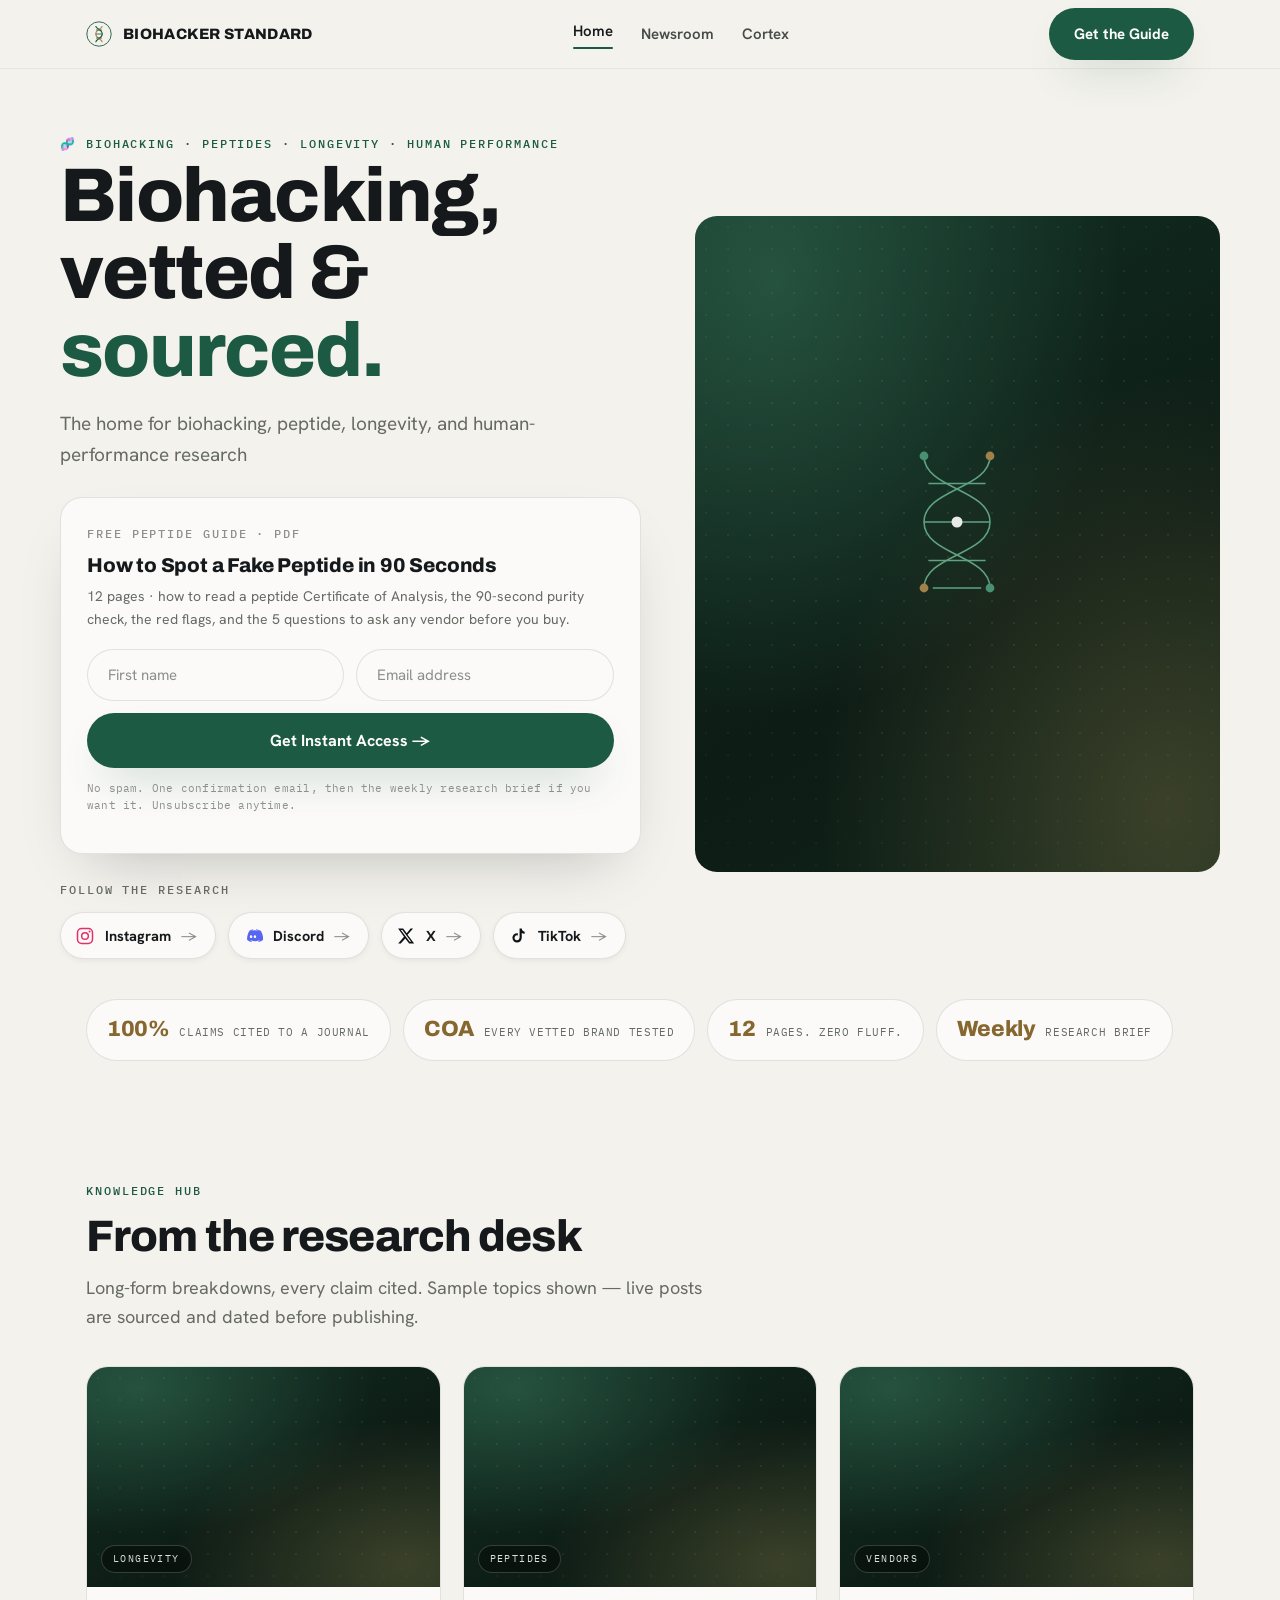
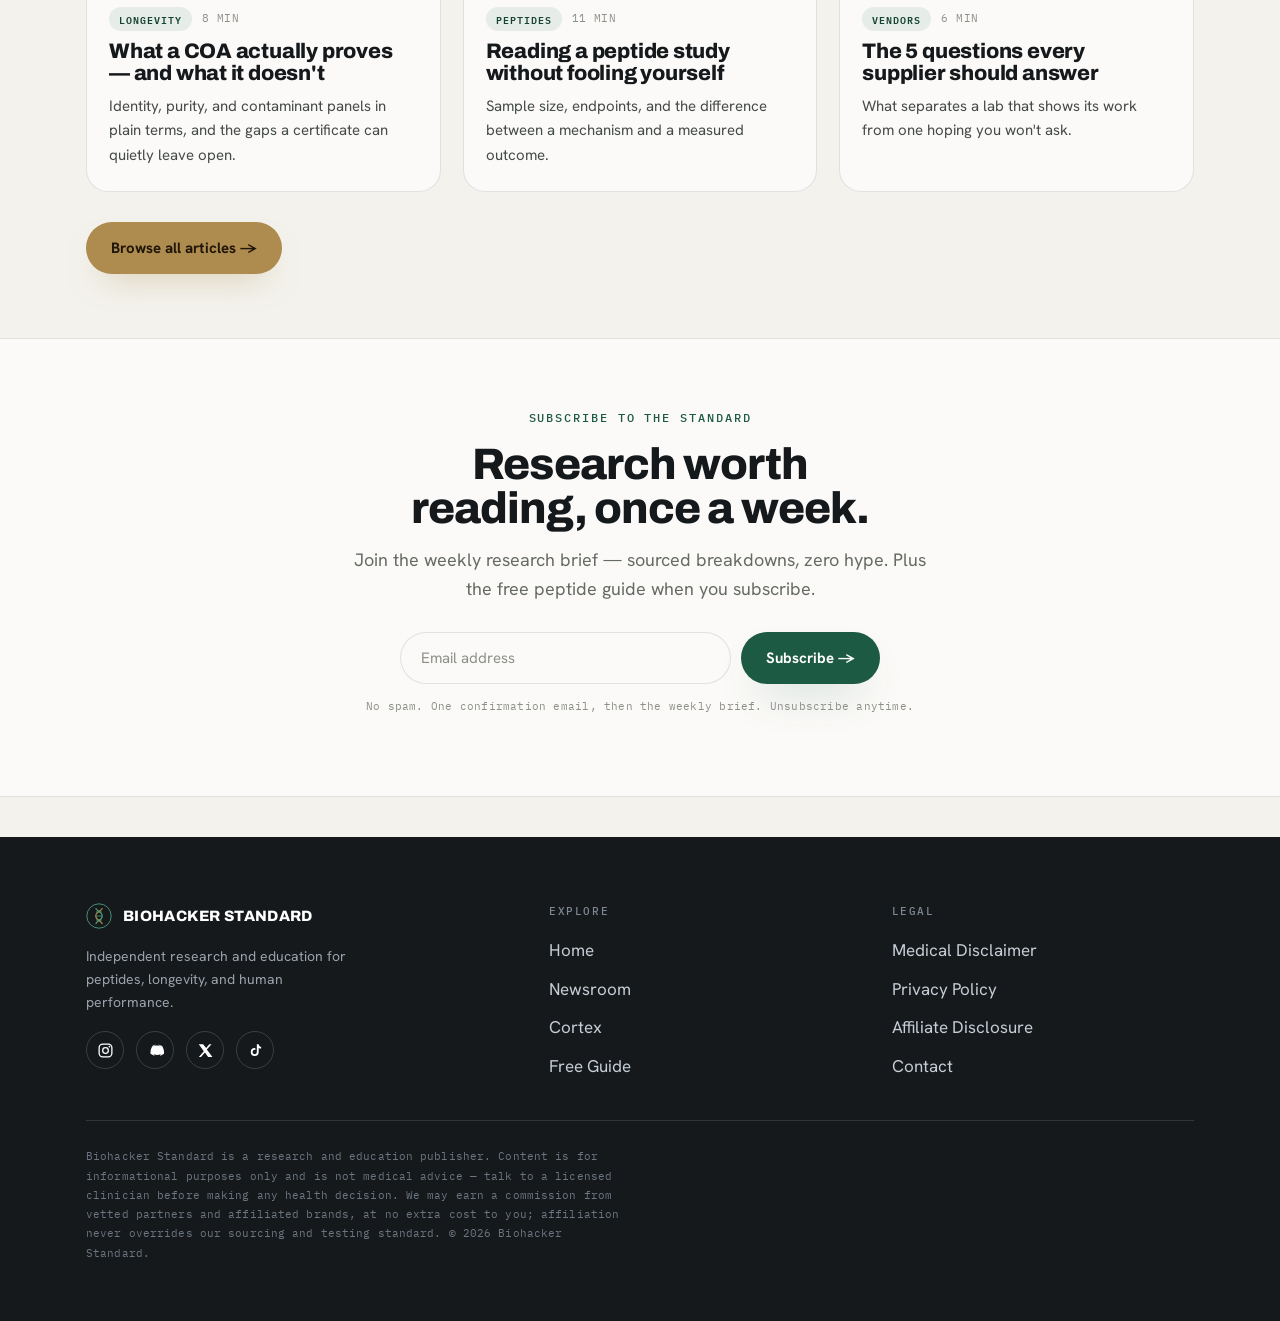
==== commit 605bea92: "Rename Blog -> Newsroom and Directory -> Cortex sitewide - Nav, footers, page headers, <title>s, art" ====
--- a/index.html
+++ b/index.html
@@ -70,8 +70,8 @@
     </a>
     <div class="nav-links">
       <a href="index.html" class="active">Home</a>
-      <a href="blog.html">Blog</a>
-      <a href="directory.html">Directory</a>
+      <a href="blog.html">Newsroom</a>
+      <a href="directory.html">Cortex</a>
     </div>
     <a href="#get-guide" class="btn btn-blue nav-cta">Get the Guide</a>
   </div>
@@ -83,7 +83,7 @@
     <div class="hero-copy">
       <span class="eyebrow">🧬 Biohacking · Peptides · Longevity · Human Performance</span>
       <h1>Biohacking, vetted &amp; <em>sourced.</em></h1>
-      <p class="lede">The home for biohacking, peptide, longevity, and human-performance research — every breakthrough traced back to the source, every brand vetted before we point you to it. No hype, no marketing copy. Start free below.</p>
+      <p class="lede">The home for biohacking, peptide, longevity, and human-performance research</p>
 
       <div class="hero-card">
         <span class="mono doc-label" style="color:var(--dim)">Free Peptide Guide · PDF</span>
@@ -231,8 +231,8 @@
         <h5>Explore</h5>
         <ul>
           <li><a href="index.html">Home</a></li>
-          <li><a href="blog.html">Blog</a></li>
-          <li><a href="directory.html">Directory</a></li>
+          <li><a href="blog.html">Newsroom</a></li>
+          <li><a href="directory.html">Cortex</a></li>
           <li><a href="#get-guide">Free Guide</a></li>
         </ul>
       </div>
